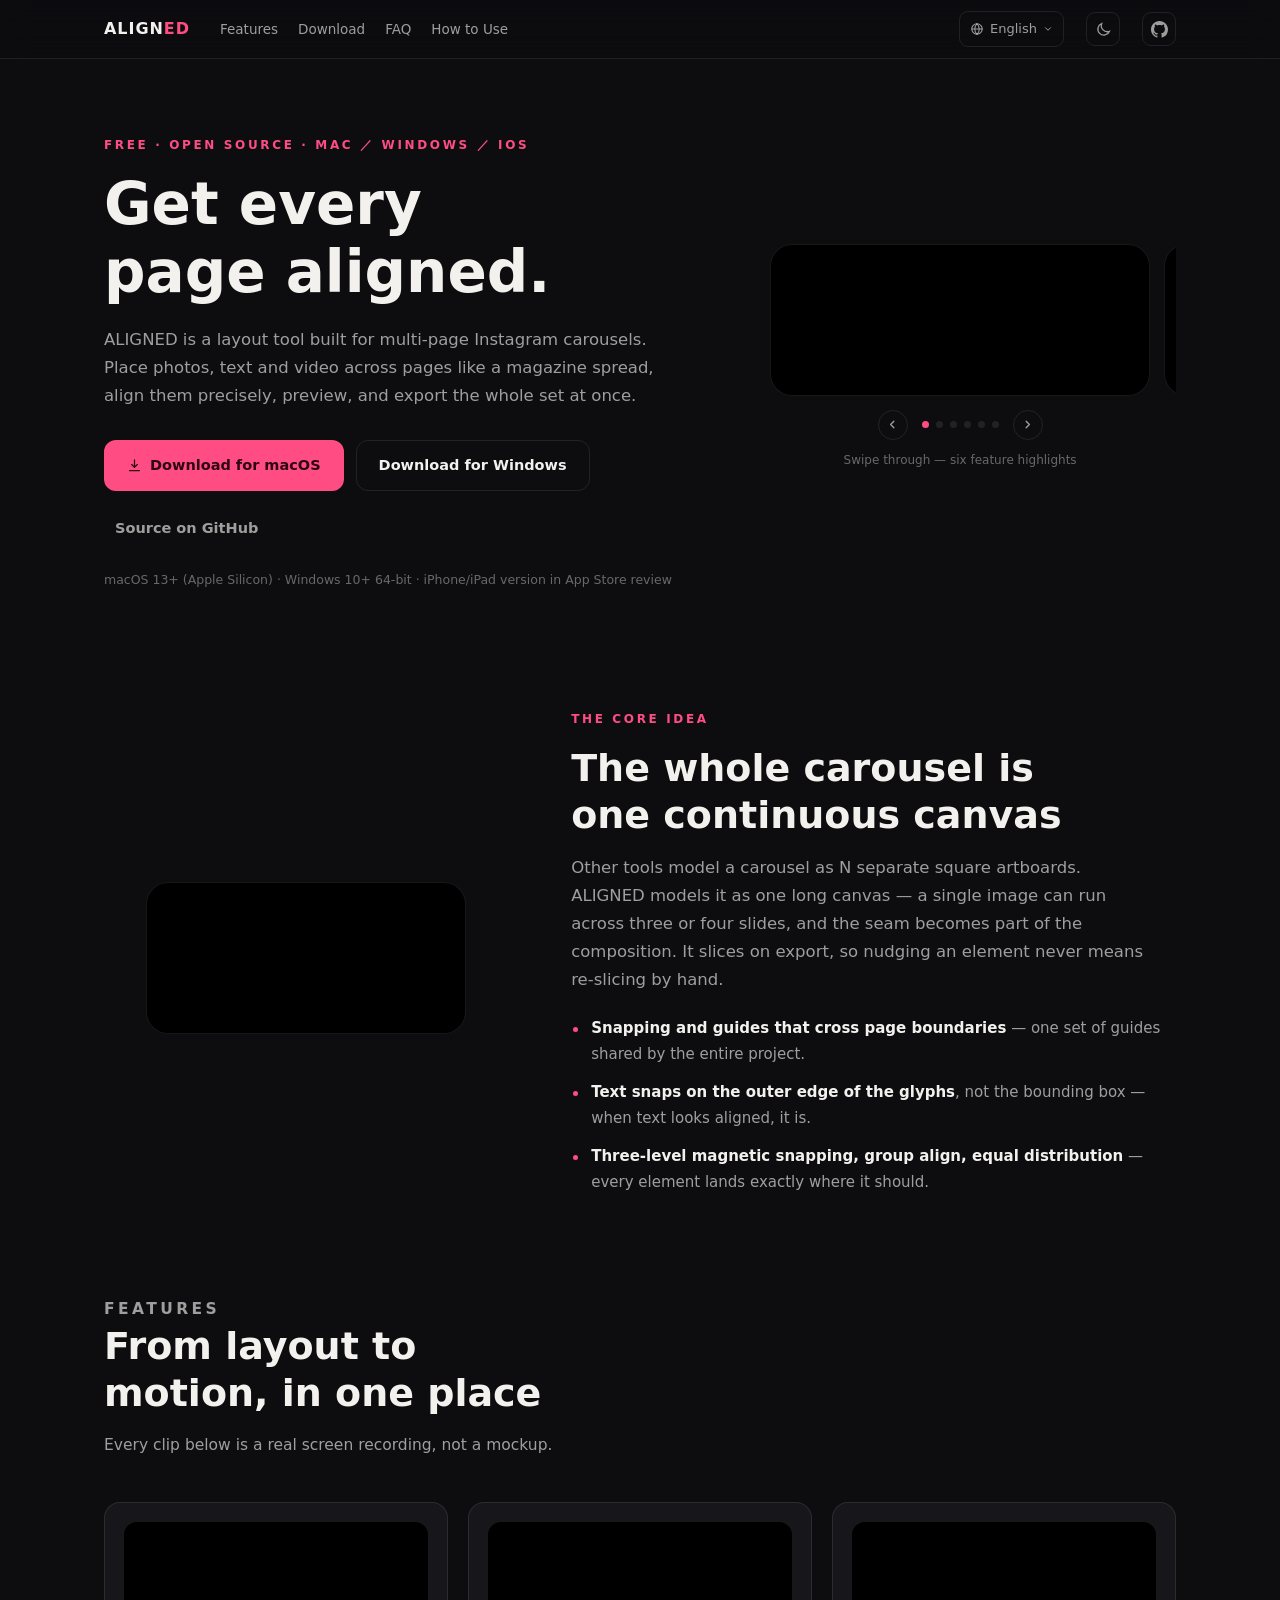
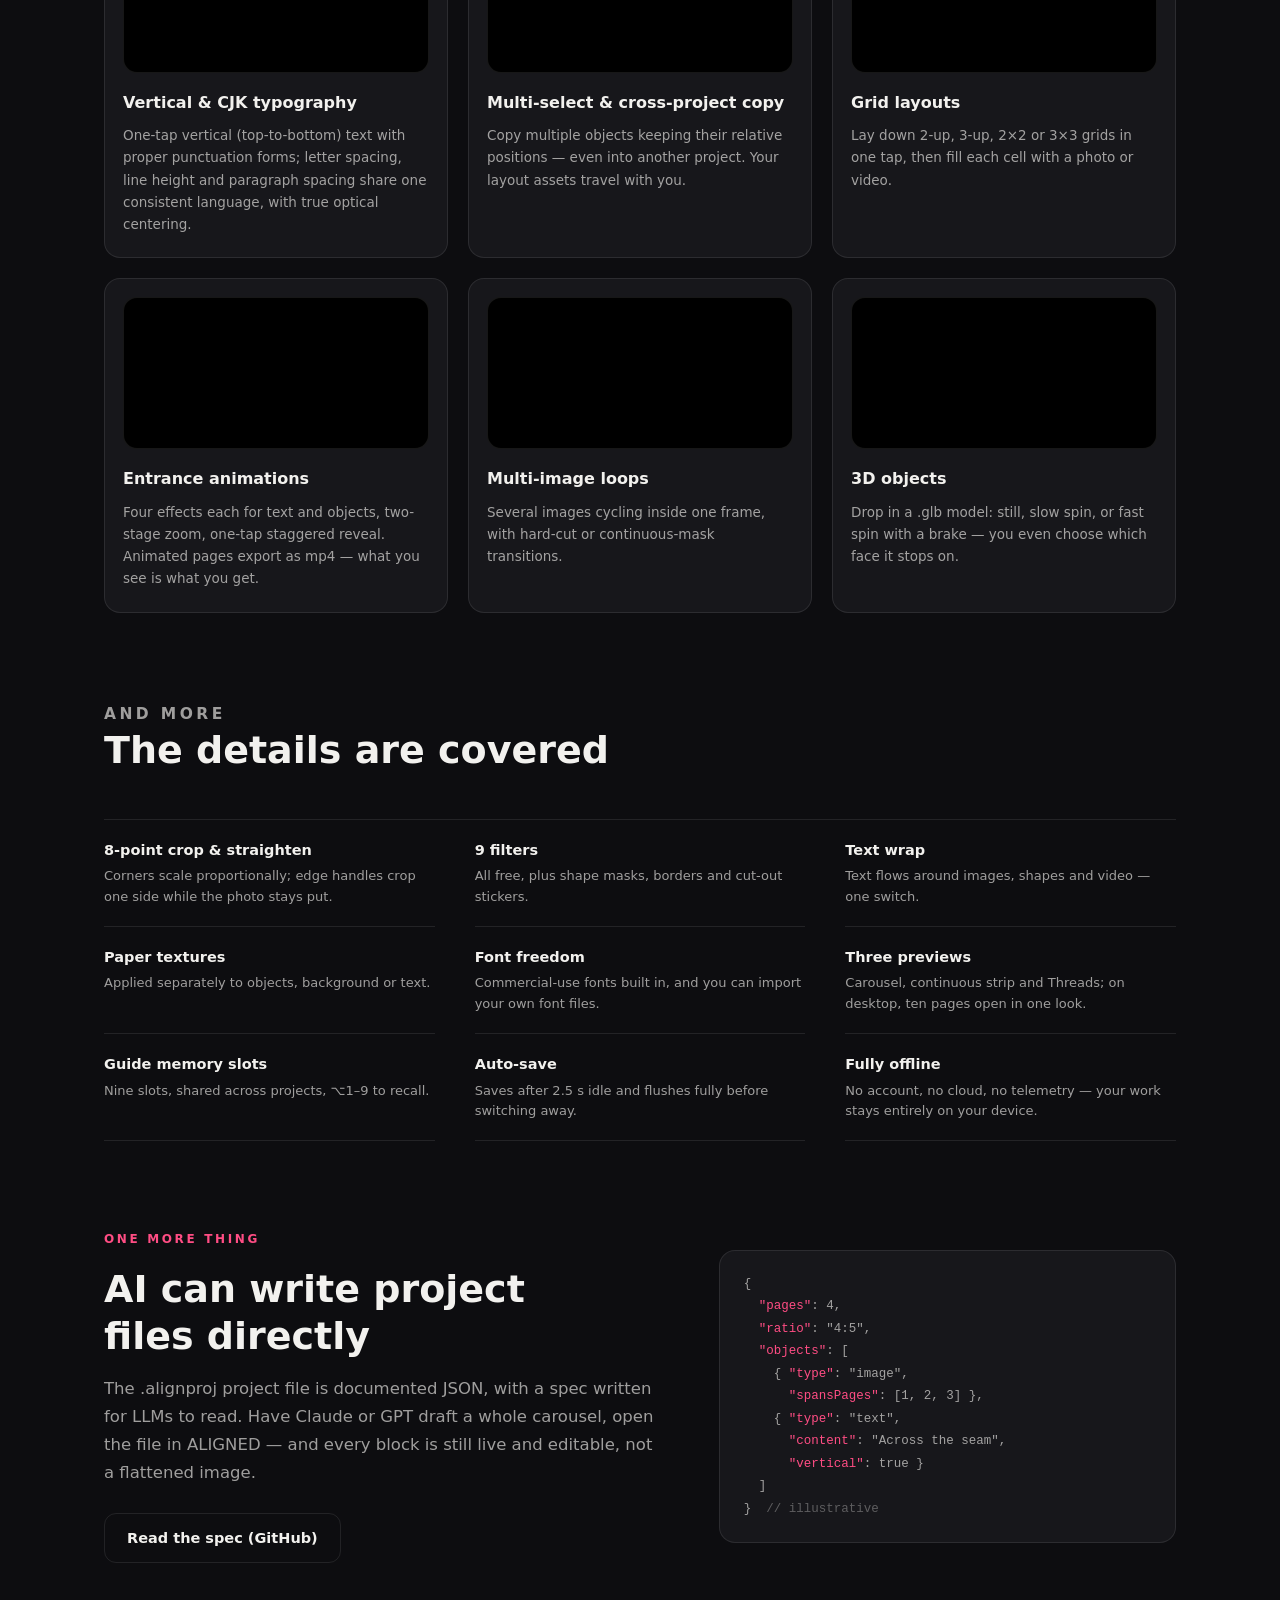
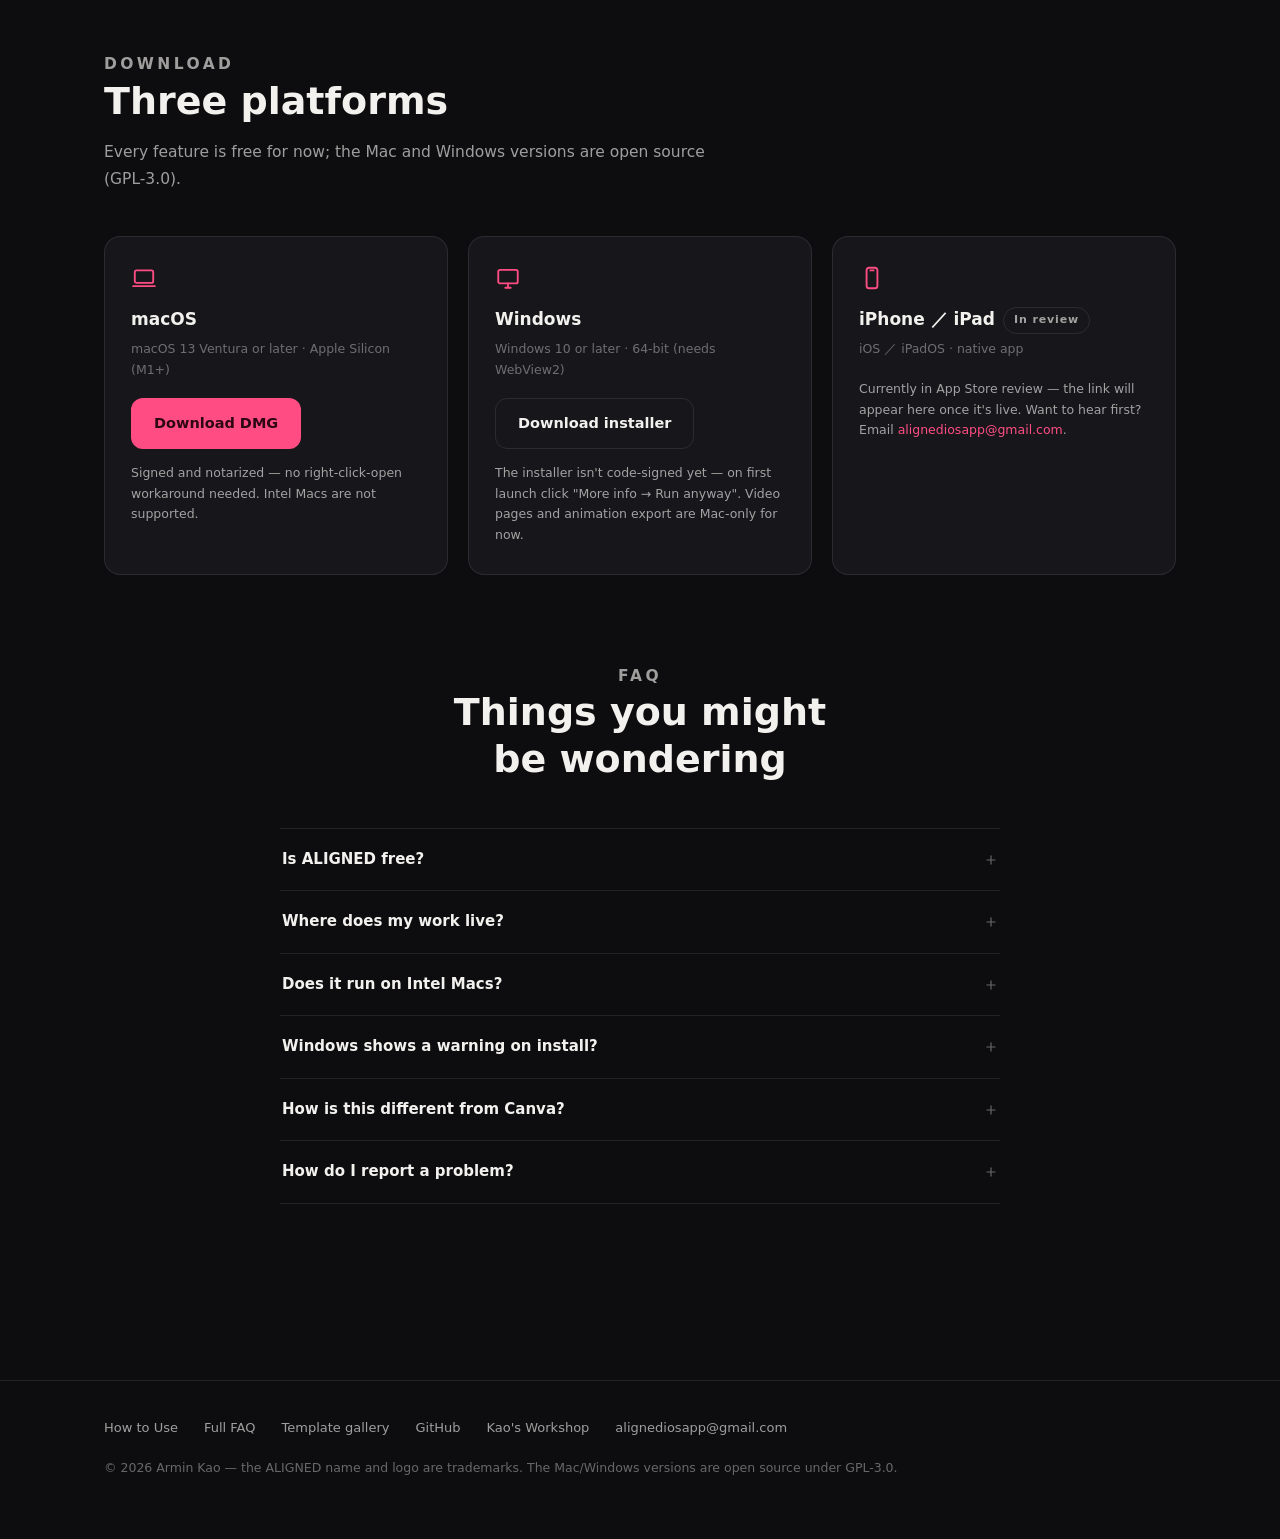
==== index.html @ f634a0cd "ALIGNED 官網 v1：繁中＋英文、行銷包 hero 輪播、深淺主題 Co-Authored-By: Claude Fable 5 <noreply@anthropic.com>" ====
<!doctype html>
<html lang="zh-Hant">
<head>
<meta charset="utf-8">
<meta name="viewport" content="width=device-width, initial-scale=1">
<title>ALIGNED</title>
<link rel="alternate" hreflang="zh-Hant" href="https://aligned-app.github.io/zh-Hant/">
<link rel="alternate" hreflang="en" href="https://aligned-app.github.io/en/">
<link rel="alternate" hreflang="x-default" href="https://aligned-app.github.io/">
<link rel="icon" href="data:image/svg+xml,<svg xmlns='http://www.w3.org/2000/svg' viewBox='0 0 32 32'><rect width='32' height='32' rx='7' fill='%230d0d10'/><path d='M13 8 L9 8 L9 24 L13 24' stroke='%23ff4d84' stroke-width='3' fill='none' stroke-linecap='round' stroke-linejoin='round'/><path d='M19 8 L23 8 L23 24 L19 24' stroke='%23ff4d84' stroke-width='3' fill='none' stroke-linecap='round' stroke-linejoin='round'/></svg>">
<script>
// 依瀏覽器語言分流：中文 → 繁中版，其餘 → 英文版
(function(){
  var langs = navigator.languages || [navigator.language || 'en'];
  var zh = langs.some(function(l){ return /^zh/i.test(l); });
  location.replace(zh ? 'zh-Hant/' : 'en/');
})();
</script>
<meta http-equiv="refresh" content="1;url=zh-Hant/">
<style>
body{margin:0;background:#0d0d10;color:#f2f1ee;font-family:-apple-system,"PingFang TC",sans-serif;
display:flex;min-height:100vh;align-items:center;justify-content:center}
a{color:#ff4d84;text-decoration:none;margin:0 10px}
</style>
</head>
<body>
<noscript><p><a href="zh-Hant/">繁體中文</a>|<a href="en/">English</a></p></noscript>
</body>
</html>
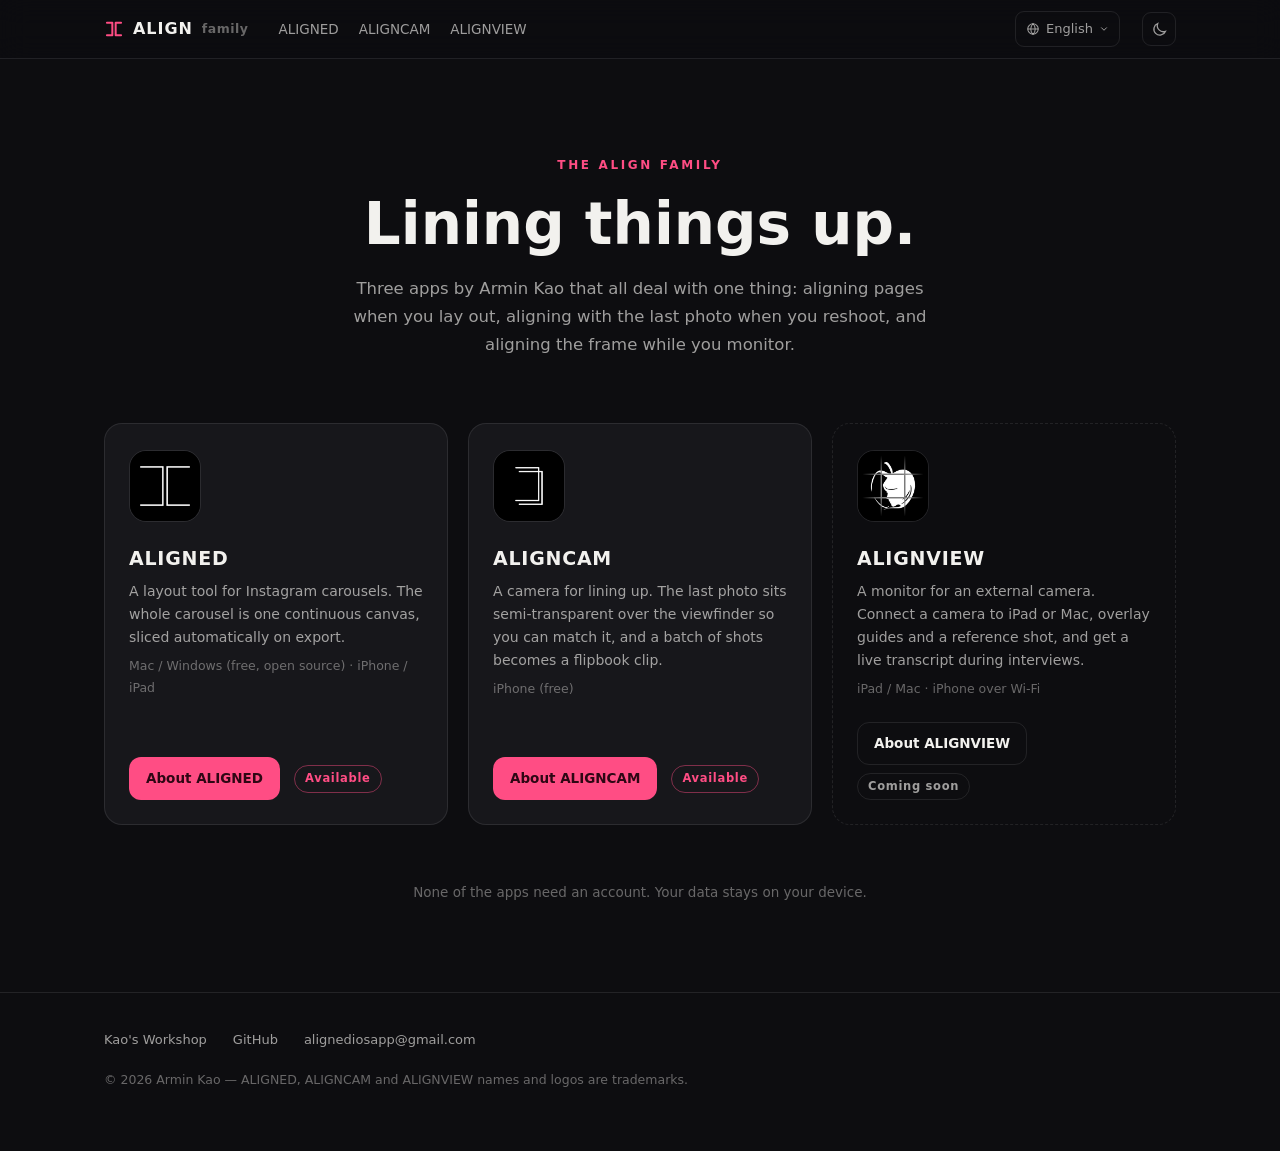
==== commit 8646b02a: "ALIGN 家族官網（本機預覽，未上線）：根網址改家族首頁、新增 ALIGNCAM／ALIGNVIEW 頁與 ALIGNVIEW 隱私權政策；ALIGNED 頁原地不動，只加家族連結 Co-Autho" ====
--- a/index.html
+++ b/index.html
@@ -3,27 +3,150 @@
 <head>
 <meta charset="utf-8">
 <meta name="viewport" content="width=device-width, initial-scale=1">
-<title>ALIGNED</title>
-<link rel="alternate" hreflang="zh-Hant" href="https://aligned-app.github.io/zh-Hant/">
-<link rel="alternate" hreflang="en" href="https://aligned-app.github.io/en/">
-<link rel="alternate" hreflang="x-default" href="https://aligned-app.github.io/">
-<link rel="icon" href="data:image/svg+xml,<svg xmlns='http://www.w3.org/2000/svg' viewBox='0 0 32 32'><rect width='32' height='32' rx='7' fill='%230d0d10'/><path d='M13 8 L9 8 L9 24 L13 24' stroke='%23ff4d84' stroke-width='3' fill='none' stroke-linecap='round' stroke-linejoin='round'/><path d='M19 8 L23 8 L23 24 L19 24' stroke='%23ff4d84' stroke-width='3' fill='none' stroke-linecap='round' stroke-linejoin='round'/></svg>">
+<title>ALIGN 家族 — ALIGNED、ALIGNCAM、ALIGNVIEW</title>
+<meta name="description" content="小高做的三個 App，都在處理同一件事：把東西對齊。ALIGNED 排 Instagram 多頁輪播、ALIGNCAM 對齊重拍、ALIGNVIEW 外接相機監看。">
+<meta name="color-scheme" content="dark light">
+<meta property="og:title" content="ALIGN 家族">
+<meta property="og:description" content="ALIGNED、ALIGNCAM、ALIGNVIEW——三個為「對齊」做的 App。">
+<meta property="og:url" content="https://aligned-app.github.io/">
+<meta property="og:image" content="https://aligned-app.github.io/media/family-og.png">
+<link rel="canonical" href="https://aligned-app.github.io/">
+<link rel="icon" href="data:image/svg+xml,<svg xmlns='http://www.w3.org/2000/svg' viewBox='0 0 32 32'><rect width='32' height='32' rx='7' fill='%230d0d10'/><path d='M6 8 L13 8 L13 24 L6 24' stroke='%23ff4d84' stroke-width='3' fill='none' stroke-linecap='round' stroke-linejoin='round'/><path d='M26 8 L19 8 L19 24 L26 24' stroke='%23ff4d84' stroke-width='3' fill='none' stroke-linecap='round' stroke-linejoin='round'/></svg>">
 <script>
-// 依瀏覽器語言分流：中文 → 繁中版，其餘 → 英文版
+// 語言：?lang= ＞ 上次選的 ＞ 瀏覽器語言（中文→繁中，其餘→英文）。
+// 舊版根網址是「依瀏覽器語言轉去 zh-Hant/ 或 en/」，這裡保留同樣的判斷，只是改成同頁切換。
 (function(){
+  var q = new URLSearchParams(location.search).get('lang'), saved = null;
+  try { saved = localStorage.getItem('align-lang'); } catch(e){}
   var langs = navigator.languages || [navigator.language || 'en'];
-  var zh = langs.some(function(l){ return /^zh/i.test(l); });
-  location.replace(zh ? 'zh-Hant/' : 'en/');
+  var pick = q ? (/^zh/i.test(q) ? 'zh' : 'en')
+           : saved ? saved
+           : (langs.some(function(l){ return /^zh/i.test(l); }) ? 'zh' : 'en');
+  if (q) { try { localStorage.setItem('align-lang', pick); } catch(e){} }
+  var h = document.documentElement;
+  h.dataset.lang = pick; h.lang = pick === 'en' ? 'en' : 'zh-Hant';
+  if (pick === 'en') document.title = 'The ALIGN family — ALIGNED, ALIGNCAM, ALIGNVIEW';
 })();
 </script>
-<meta http-equiv="refresh" content="1;url=zh-Hant/">
-<style>
-body{margin:0;background:#0d0d10;color:#f2f1ee;font-family:-apple-system,"PingFang TC",sans-serif;
-display:flex;min-height:100vh;align-items:center;justify-content:center}
-a{color:#ff4d84;text-decoration:none;margin:0 10px}
-</style>
+<link rel="stylesheet" href="assets/style.css">
+<link rel="stylesheet" href="assets/family.css">
 </head>
 <body>
-<noscript><p><a href="zh-Hant/">繁體中文</a>|<a href="en/">English</a></p></noscript>
+
+<header class="top">
+  <div class="wrap top-inner">
+    <a class="wordmark fam-mark" href="./">
+      <svg viewBox="0 0 24 24" fill="none" stroke="currentColor" stroke-width="2.4" stroke-linecap="round" stroke-linejoin="round"><path d="M3.5 4.5H10v15H3.5M20.5 4.5H14v15h6.5"/></svg>
+      ALIGN<small data-zh>家族</small><small data-en>family</small>
+    </a>
+    <nav class="main">
+      <a data-zh href="zh-Hant/">ALIGNED</a><a data-en href="en/">ALIGNED</a>
+      <a data-zh href="aligncam/zh-Hant/">ALIGNCAM</a><a data-en href="aligncam/en/">ALIGNCAM</a>
+      <a data-zh href="alignview/zh-Hant/">ALIGNVIEW</a><a data-en href="alignview/en/">ALIGNVIEW</a>
+    </nav>
+    <div class="top-spacer"></div>
+    <details class="lang">
+      <summary>
+        <svg width="14" height="14" viewBox="0 0 24 24" fill="none" stroke="currentColor" stroke-width="1.8"><circle cx="12" cy="12" r="9"/><path d="M3 12h18M12 3c2.6 2.6 3.9 5.6 3.9 9S14.6 18.4 12 21c-2.6-2.6-3.9-5.6-3.9-9S9.4 5.6 12 3Z"/></svg>
+        <span data-zh>繁體中文</span><span data-en>English</span>
+        <svg width="10" height="10" viewBox="0 0 24 24" fill="none" stroke="currentColor" stroke-width="2.4" stroke-linecap="round"><path d="m6 9 6 6 6-6"/></svg>
+      </summary>
+      <nav class="lang-menu">
+        <a href="?lang=zh-Hant" data-setlang="zh">繁體中文</a>
+        <a href="?lang=en" data-setlang="en">English</a>
+      </nav>
+    </details>
+    <button class="iconbtn" id="themeToggle" aria-label="切換深淺色 / Toggle theme">
+      <svg class="moon-only" viewBox="0 0 24 24" fill="none" stroke="currentColor" stroke-width="1.8" stroke-linecap="round"><path d="M20.5 14.5A8.5 8.5 0 0 1 9.5 3.5a8.5 8.5 0 1 0 11 11Z"/></svg>
+      <svg class="sun-only" viewBox="0 0 24 24" fill="none" stroke="currentColor" stroke-width="1.8" stroke-linecap="round"><circle cx="12" cy="12" r="4.4"/><path d="M12 2.5v2.2M12 19.3v2.2M2.5 12h2.2M19.3 12h2.2M5.2 5.2l1.6 1.6M17.2 17.2l1.6 1.6M18.8 5.2l-1.6 1.6M6.8 17.2l-1.6 1.6"/></svg>
+    </button>
+  </div>
+</header>
+
+<main class="wrap">
+  <div class="fam-hero">
+    <p class="kicker" data-zh>ALIGN 家族</p>
+    <p class="kicker" data-en>The ALIGN family</p>
+    <h1 data-zh>把東西對齊。</h1>
+    <h1 data-en>Lining things up.</h1>
+    <p class="lede" data-zh>小高做的三個 App，處理的都是同一件事：排版時對齊每一頁、重拍時對齊上一張、監看時對齊構圖。</p>
+    <p class="lede" data-en>Three apps by Armin Kao that all deal with one thing: aligning pages when you lay out, aligning with the last photo when you reshoot, and aligning the frame while you monitor.</p>
+  </div>
+
+  <div class="app-grid">
+    <article class="app-card">
+      <img class="app-icon" src="assets/family/align.png" alt="ALIGNED icon" width="72" height="72">
+      <h3>ALIGNED</h3>
+      <p class="what" data-zh>Instagram 多頁輪播排版。整組輪播是一條連續畫布，跨頁編排、匯出自動切片。</p>
+      <p class="what" data-en>A layout tool for Instagram carousels. The whole carousel is one continuous canvas, sliced automatically on export.</p>
+      <p class="plat" data-zh>Mac／Windows（免費開源）・iPhone／iPad</p>
+      <p class="plat" data-en>Mac / Windows (free, open source) · iPhone / iPad</p>
+      <div class="acts">
+        <a class="btn primary" data-zh href="zh-Hant/">了解 ALIGNED</a>
+        <a class="btn primary" data-en href="en/">About ALIGNED</a>
+        <span class="status live" data-zh>已上架</span><span class="status live" data-en>Available</span>
+      </div>
+    </article>
+
+    <article class="app-card">
+      <img class="app-icon" src="assets/family/aligncam.png" alt="ALIGNCAM icon" width="72" height="72">
+      <h3>ALIGNCAM</h3>
+      <p class="what" data-zh>對齊的相機。上一張半透明疊在取景上，對準了再拍；也能把一批照片串成定格影片。</p>
+      <p class="what" data-en>A camera for lining up. The last photo sits semi-transparent over the viewfinder so you can match it, and a batch of shots becomes a flipbook clip.</p>
+      <p class="plat" data-zh>iPhone（免費）</p>
+      <p class="plat" data-en>iPhone (free)</p>
+      <div class="acts">
+        <a class="btn primary" data-zh href="aligncam/zh-Hant/">了解 ALIGNCAM</a>
+        <a class="btn primary" data-en href="aligncam/en/">About ALIGNCAM</a>
+        <span class="status live" data-zh>已上架</span><span class="status live" data-en>Available</span>
+      </div>
+    </article>
+
+    <article class="app-card soon">
+      <img class="app-icon" src="assets/family/alignview.png" alt="ALIGNVIEW icon" width="72" height="72">
+      <h3>ALIGNVIEW</h3>
+      <p class="what" data-zh>外接相機監看。iPad／Mac 接相機看畫面，疊上參考線與上一場的構圖，訪談時同步出逐字稿。</p>
+      <p class="what" data-en>A monitor for an external camera. Connect a camera to iPad or Mac, overlay guides and a reference shot, and get a live transcript during interviews.</p>
+      <p class="plat" data-zh>iPad／Mac・iPhone 透過 WiFi 收看</p>
+      <p class="plat" data-en>iPad / Mac · iPhone over Wi-Fi</p>
+      <div class="acts">
+        <a class="btn ghost" data-zh href="alignview/zh-Hant/">了解 ALIGNVIEW</a>
+        <a class="btn ghost" data-en href="alignview/en/">About ALIGNVIEW</a>
+        <span class="status" data-zh>即將推出</span><span class="status" data-en>Coming soon</span>
+      </div>
+    </article>
+  </div>
+
+  <p class="fam-note" data-zh>三個 App 都不需要帳號，資料留在你的裝置上。</p>
+  <p class="fam-note" data-en>None of the apps need an account. Your data stays on your device.</p>
+</main>
+
+<footer class="page">
+  <div class="wrap">
+    <div class="foot-row">
+      <a href="https://tools.arminkao.com/" data-zh>小高工具間</a>
+      <a href="https://tools.arminkao.com/" data-en>Kao's Workshop</a>
+      <a href="https://github.com/qwert2813434-ctrl/ALIGNED">GitHub</a>
+      <a href="mailto:alignediosapp@gmail.com">alignediosapp@gmail.com</a>
+    </div>
+    <p class="foot-copy" data-zh>© 2026 小高 Armin Kao — ALIGNED、ALIGNCAM、ALIGNVIEW 名稱與 logo 為商標。</p>
+    <p class="foot-copy" data-en>© 2026 Armin Kao — ALIGNED, ALIGNCAM and ALIGNVIEW names and logos are trademarks.</p>
+  </div>
+</footer>
+
+<script src="assets/site.js"></script>
+<script>
+// 語言選單：同頁切換＋記住（不重新載入）
+document.querySelectorAll('[data-setlang]').forEach(function(a){
+  a.addEventListener('click', function(e){
+    e.preventDefault();
+    var l = a.dataset.setlang, h = document.documentElement;
+    h.dataset.lang = l; h.lang = l === 'en' ? 'en' : 'zh-Hant';
+    document.title = l === 'en' ? 'The ALIGN family — ALIGNED, ALIGNCAM, ALIGNVIEW' : 'ALIGN 家族 — ALIGNED、ALIGNCAM、ALIGNVIEW';
+    try { localStorage.setItem('align-lang', l); } catch(err){}
+    a.closest('details').removeAttribute('open');
+  });
+});
+</script>
 </body>
 </html>
--- a/assets/style.css
+++ b/assets/style.css
@@ -0,0 +1,300 @@
+/* ALIGNED 官網 — 共用樣式
+   暗房為預設（品牌面），右上可切米白。髮絲線派：分層只用 1px 線，不疊陰影。 */
+
+:root{
+  --bg:#0d0d10;
+  --card:#17171b;
+  --line:rgba(255,255,255,.09);
+  --ink:#f2f1ee;
+  --ink-dim:rgba(242,241,238,.64);
+  --ink-faint:rgba(242,241,238,.4);
+  --accent:#ff4d84;
+  --accent-ink:#2e0714;
+  --frame:#000;
+  --sans:-apple-system,BlinkMacSystemFont,"Inter","PingFang TC","Hiragino Sans","Apple SD Gothic Neo","Noto Sans TC",system-ui,sans-serif;
+  --mono:ui-monospace,"SF Mono",Menlo,monospace;
+}
+:root[data-theme="light"]{
+  --bg:#F4F1E8;
+  --card:#FFFFFF;
+  --line:rgba(38,37,31,.13);
+  --ink:#26251F;
+  --ink-dim:rgba(38,37,31,.68);
+  --ink-faint:rgba(38,37,31,.44);
+  --accent:#DE3A6E;
+  --accent-ink:#fff;
+  --frame:#1a1a1e;
+}
+
+*{box-sizing:border-box}
+html{background:var(--bg);scroll-behavior:smooth}
+body{
+  margin:0;background:var(--bg);color:var(--ink);font-family:var(--sans);
+  font-size:15px;line-height:1.7;-webkit-font-smoothing:antialiased;
+}
+img,video{max-width:100%;display:block}
+a{color:inherit}
+.wrap{max-width:1120px;margin:0 auto;padding:0 24px}
+
+/* ── 導覽列 ─────────────────────────── */
+header.top{
+  position:sticky;top:0;z-index:50;
+  background:color-mix(in srgb,var(--bg) 84%,transparent);
+  backdrop-filter:blur(14px);-webkit-backdrop-filter:blur(14px);
+  border-bottom:1px solid var(--line);
+}
+.top-inner{display:flex;align-items:center;gap:22px;height:58px}
+.wordmark{font-weight:800;letter-spacing:.06em;font-size:16px;text-decoration:none;flex:none}
+.wordmark b{color:var(--accent)}
+nav.main{display:flex;gap:20px;margin-left:8px}
+nav.main a{font-size:13.5px;color:var(--ink-dim);text-decoration:none}
+nav.main a:hover{color:var(--ink)}
+.top-spacer{flex:1}
+
+details.lang{position:relative;flex:none}
+details.lang summary{
+  list-style:none;cursor:pointer;display:flex;align-items:center;gap:6px;
+  font-size:13px;color:var(--ink-dim);padding:6px 10px;border-radius:9px;
+  border:1px solid var(--line);user-select:none;white-space:nowrap;
+}
+details.lang summary::-webkit-details-marker{display:none}
+details.lang summary:hover{color:var(--ink)}
+details.lang[open] summary{color:var(--ink);border-color:var(--accent)}
+.lang-menu{
+  position:absolute;right:0;top:calc(100% + 8px);min-width:150px;
+  background:var(--card);border:1px solid var(--line);border-radius:12px;
+  padding:6px;display:flex;flex-direction:column;
+}
+.lang-menu a{
+  font-size:13px;text-decoration:none;color:var(--ink-dim);
+  padding:8px 12px;border-radius:8px;white-space:nowrap;
+}
+.lang-menu a:hover{background:rgba(127,127,127,.12);color:var(--ink)}
+.lang-menu a.current{color:var(--accent);font-weight:600}
+.lang-menu .soon{font-size:13px;color:var(--ink-faint);padding:8px 12px;white-space:nowrap;cursor:default}
+
+.iconbtn{
+  flex:none;display:flex;align-items:center;justify-content:center;
+  width:34px;height:34px;border-radius:9px;border:1px solid var(--line);
+  background:none;color:var(--ink-dim);cursor:pointer;text-decoration:none;padding:0;
+}
+.iconbtn:hover{color:var(--ink);border-color:var(--accent)}
+.iconbtn svg{width:17px;height:17px}
+:root:not([data-theme="light"]) .sun-only{display:none}
+:root[data-theme="light"] .moon-only{display:none}
+
+/* ── Hero ─────────────────────────── */
+.hero{padding:76px 0 30px}
+.hero-grid{display:grid;grid-template-columns:1.15fr .85fr;gap:56px;align-items:center}
+.hero-grid>*{min-width:0}
+.kicker{
+  font-size:12px;font-weight:700;letter-spacing:.22em;text-transform:uppercase;
+  color:var(--accent);margin:0 0 16px;
+}
+h1{
+  font-size:clamp(36px,5vw,58px);line-height:1.16;font-weight:800;
+  margin:0 0 20px;text-wrap:balance;letter-spacing:normal;
+}
+.lede{font-size:16.5px;color:var(--ink-dim);max-width:56ch;margin:0 0 30px}
+.cta-row{display:flex;flex-wrap:wrap;gap:12px;align-items:center}
+.btn{
+  display:inline-flex;align-items:center;gap:8px;text-decoration:none;
+  font-size:14.5px;font-weight:600;padding:12px 22px;border-radius:12px;
+  border:1px solid transparent;transition:transform .15s;
+}
+.btn:hover{transform:translateY(-1px)}
+.btn.primary{background:var(--accent);color:var(--accent-ink)}
+.btn.ghost{border-color:var(--line);color:var(--ink)}
+.btn.ghost:hover{border-color:var(--accent)}
+.btn.quiet{color:var(--ink-dim);padding:12px 10px}
+.btn.quiet:hover{color:var(--ink)}
+.btn svg{width:15px;height:15px;flex:none}
+.cta-note{font-size:12.5px;color:var(--ink-faint);margin:16px 0 0}
+
+/* 影片手機框 */
+.phone{
+  border-radius:22px;overflow:hidden;border:1px solid var(--line);
+  background:var(--frame);
+}
+.hero-media .phone{max-width:380px;margin:0 auto}
+.media-cap{
+  margin-top:10px;font-size:12px;color:var(--ink-faint);text-align:center;
+}
+
+/* hero 輪播（scroll-snap，可滑動） */
+.carousel{
+  display:flex;gap:14px;overflow-x:auto;scroll-snap-type:x mandatory;
+  scrollbar-width:none;-webkit-overflow-scrolling:touch;
+  padding-inline:max(0px,calc(50% - 190px));
+}
+.carousel::-webkit-scrollbar{display:none}
+.carousel .phone{
+  flex:none;width:min(380px,78vw);scroll-snap-align:center;margin:0;
+}
+.car-ctrl{display:flex;align-items:center;justify-content:center;gap:14px;margin-top:14px}
+.car-btn{
+  display:flex;align-items:center;justify-content:center;width:30px;height:30px;
+  border-radius:50%;border:1px solid var(--line);background:none;color:var(--ink-dim);
+  cursor:pointer;padding:0;
+}
+.car-btn:hover{color:var(--ink);border-color:var(--accent)}
+.car-btn svg{width:13px;height:13px}
+.dots{display:flex;gap:7px}
+.dot{
+  width:7px;height:7px;border-radius:50%;border:0;padding:0;cursor:pointer;
+  background:var(--line);
+}
+.dot.on{background:var(--accent)}
+
+/* ── 區塊通用 ─────────────────────────── */
+section.block{padding:88px 0 0}
+section.block:last-of-type{padding-bottom:88px}
+.block-head{max-width:640px;margin:0 0 44px}
+.block-head.center{margin:0 auto 44px;text-align:center}
+h2{font-size:clamp(26px,3.4vw,38px);line-height:1.25;font-weight:700;margin:0 0 14px;text-wrap:balance}
+.block-head p{color:var(--ink-dim);margin:0;font-size:15.5px}
+
+/* 招牌功能：左右兩欄 */
+.sig-grid{display:grid;grid-template-columns:.8fr 1.2fr;gap:64px;align-items:center}
+.sig-grid .phone{max-width:320px;margin:0 auto}
+ul.points{margin:22px 0 0;padding:0;list-style:none}
+ul.points li{position:relative;padding-left:20px;margin:0 0 13px;color:var(--ink-dim);font-size:15px}
+ul.points li::before{
+  content:"";position:absolute;left:2px;top:11px;width:5px;height:5px;
+  border-radius:50%;background:var(--accent);
+}
+ul.points b{color:var(--ink);font-weight:600}
+
+/* 功能卡片 */
+.feature-grid{display:grid;grid-template-columns:repeat(3,1fr);gap:20px}
+.card{
+  background:var(--card);border:1px solid var(--line);border-radius:16px;
+  padding:18px 18px 22px;transition:transform .15s,border-color .15s;
+}
+.card:hover{transform:translateY(-2px);border-color:var(--accent)}
+.card .phone{border-radius:14px;margin-bottom:16px}
+.card h3{font-size:16px;font-weight:700;margin:0 0 8px}
+.card p{font-size:13.5px;color:var(--ink-dim);margin:0;line-height:1.65}
+
+/* 細節清單 */
+.spec-grid{
+  display:grid;grid-template-columns:repeat(auto-fill,minmax(240px,1fr));
+  gap:0 40px;border-top:1px solid var(--line);
+}
+.spec{padding:18px 0;border-bottom:1px solid var(--line)}
+.spec b{display:block;font-size:14.5px;font-weight:600;margin-bottom:4px}
+.spec span{font-size:13px;color:var(--ink-dim);line-height:1.6;display:block}
+
+/* AI 區 */
+.ai-grid{display:grid;grid-template-columns:1.1fr .9fr;gap:56px;align-items:center}
+pre.code{
+  background:var(--card);border:1px solid var(--line);border-radius:16px;
+  padding:22px 24px;font-family:var(--mono);font-size:12.5px;line-height:1.8;
+  color:var(--ink-dim);overflow-x:auto;margin:0;
+}
+pre.code .k{color:var(--accent)}
+
+/* 下載 */
+.dl-grid{display:grid;grid-template-columns:repeat(3,1fr);gap:20px}
+.dl{
+  background:var(--card);border:1px solid var(--line);border-radius:16px;
+  padding:28px 26px;display:flex;flex-direction:column;gap:0;
+}
+.dl svg.plat{width:26px;height:26px;color:var(--accent);margin-bottom:14px}
+.dl h3{font-size:17px;font-weight:700;margin:0 0 4px}
+.dl .req{font-size:12.5px;color:var(--ink-faint);margin:0 0 18px}
+.dl .btn{align-self:flex-start;margin-bottom:14px}
+.dl .note{font-size:12.5px;color:var(--ink-dim);line-height:1.65;margin:0}
+.badge{
+  display:inline-block;font-size:11px;font-weight:600;letter-spacing:.08em;
+  color:var(--ink-dim);border:1px solid var(--line);border-radius:999px;
+  padding:3px 10px;vertical-align:2px;margin-left:8px;
+}
+
+/* FAQ */
+.faq{max-width:720px;margin:0 auto;border-top:1px solid var(--line)}
+.faq details{border-bottom:1px solid var(--line)}
+.faq summary{
+  list-style:none;cursor:pointer;display:flex;justify-content:space-between;
+  align-items:center;gap:16px;padding:18px 2px;font-size:15px;font-weight:600;
+}
+.faq summary::-webkit-details-marker{display:none}
+.faq summary svg{flex:none;width:14px;height:14px;color:var(--ink-faint);transition:transform .2s}
+.faq details[open] summary svg{transform:rotate(45deg)}
+.faq details p{margin:0 0 18px;padding:0 2px;color:var(--ink-dim);font-size:14px}
+
+/* Footer */
+footer.page{border-top:1px solid var(--line);margin-top:88px;padding:36px 0 48px}
+.foot-row{display:flex;flex-wrap:wrap;gap:10px 26px;align-items:baseline}
+.foot-row a{font-size:13px;color:var(--ink-dim);text-decoration:none}
+.foot-row a:hover{color:var(--accent)}
+.foot-copy{margin-top:18px;font-size:12.5px;color:var(--ink-faint)}
+.foot-copy a{color:inherit}
+
+/* ── 更新與預告：版本卡滑軌 ──────────────
+   一張卡＝一個版本，卡頭一顆圖示講重點；
+   .fix＝修 bug／維護版（灰）、.soon＝預告（虛線） */
+.up-track{
+  display:flex;gap:16px;overflow-x:auto;scroll-snap-type:x mandatory;
+  scrollbar-width:none;-webkit-overflow-scrolling:touch;padding:2px;
+  -webkit-mask-image:linear-gradient(90deg,#000 calc(100% - 44px),transparent);
+  mask-image:linear-gradient(90deg,#000 calc(100% - 44px),transparent);
+}
+.up-track::-webkit-scrollbar{display:none}
+.up-card{
+  flex:none;width:276px;scroll-snap-align:start;
+  background:var(--card);border:1px solid var(--line);border-radius:16px;
+  padding:16px 18px 20px;transition:transform .15s,border-color .15s;
+}
+.up-card:hover{transform:translateY(-2px);border-color:var(--accent)}
+.up-art{
+  height:110px;border-radius:11px;display:flex;align-items:center;justify-content:center;
+  background:color-mix(in srgb,var(--accent) 9%,transparent);color:var(--accent);
+  margin-bottom:14px;
+}
+.up-art svg{width:44px;height:44px}
+.up-top{display:flex;justify-content:space-between;align-items:baseline;margin-bottom:8px}
+.up-top .ver{font-family:var(--mono);font-size:13px;color:var(--accent);letter-spacing:.03em}
+.up-top .date{font-family:var(--mono);font-size:11px;color:var(--ink-faint)}
+.up-card h3{font-size:15.5px;font-weight:700;margin:0 0 8px}
+.up-card ul{margin:0;padding:0;list-style:none}
+.up-card li{position:relative;padding-left:16px;font-size:13px;color:var(--ink-dim);margin:0 0 6px;line-height:1.6}
+.up-card li::before{content:"";position:absolute;left:1px;top:10px;width:4px;height:4px;border-radius:50%;background:var(--accent)}
+.up-card.fix .up-art{background:rgba(127,127,127,.1);color:var(--ink-dim)}
+.up-card.fix .ver{color:var(--ink-dim)}
+.up-card.fix li::before{background:var(--ink-faint)}
+.up-card.soon{border-style:dashed;background:transparent}
+.up-card.soon:hover{border-color:var(--ink-faint)}
+.up-card.soon .up-art{background:transparent;border:1px dashed var(--line);color:var(--ink-faint)}
+.up-card.soon .ver,.up-card.soon .date{color:var(--ink-faint)}
+.up-card.soon li::before{background:transparent;border:1px solid var(--ink-faint);width:3px;height:3px}
+.up-ctrl{display:flex;align-items:center;justify-content:space-between;gap:14px;margin-top:14px}
+.up-more{font-size:12.5px;color:var(--ink-faint);text-decoration:none}
+.up-more:hover{color:var(--ink)}
+.up-arrows{display:flex;gap:10px}
+.up-btn{
+  display:flex;align-items:center;justify-content:center;width:30px;height:30px;
+  border-radius:50%;border:1px solid var(--line);background:none;color:var(--ink-dim);
+  cursor:pointer;padding:0;
+}
+.up-btn:hover{color:var(--ink);border-color:var(--accent)}
+.up-btn svg{width:13px;height:13px}
+
+/* ── 手機（另一個版面）─────────────────── */
+@media (max-width:900px){
+  .hero{padding:48px 0 16px}
+  .hero-grid,.sig-grid,.ai-grid{grid-template-columns:1fr;gap:40px}
+  .sig-grid .media{order:2}
+  .feature-grid{grid-template-columns:1fr 1fr}
+  .dl-grid{grid-template-columns:1fr}
+  nav.main{display:none}
+  section.block{padding-top:64px}
+}
+@media (max-width:560px){
+  .top-inner{gap:10px}
+  .wrap{padding:0 18px}
+  .feature-grid{grid-template-columns:1fr}
+  .hero-media .phone{max-width:300px}
+  h1{font-size:34px}
+}
+
--- a/assets/family.css
+++ b/assets/family.css
@@ -0,0 +1,75 @@
+/* ALIGN 家族頁（家族首頁、ALIGNCAM、ALIGNVIEW）專用補充樣式。
+   疊在 style.css 之上，不改 ALIGNED 頁本身的樣式。 */
+
+/* 家族記號：wordmark 前的 ][ */
+.fam-mark{display:inline-flex;align-items:center;gap:9px}
+.fam-mark svg{width:20px;height:20px;color:var(--accent);flex:none}
+.fam-mark small{font-weight:600;letter-spacing:.04em;font-size:12.5px;color:var(--ink-faint)}
+nav.main a.on{color:var(--ink)}
+
+/* 雙語同頁（家族首頁）：html[data-lang] 決定顯示哪一語 */
+html[data-lang="en"] [data-zh]{display:none!important}
+html:not([data-lang="en"]) [data-en]{display:none!important}
+
+/* 家族首頁 hero：置中、單欄、短 */
+.fam-hero{padding:96px 0 8px;text-align:center}
+.fam-hero .lede{margin:0 auto}
+.fam-hero h1{margin-bottom:16px}
+
+/* App 卡：icon、名稱、一句話、狀態 */
+.app-grid{display:grid;grid-template-columns:repeat(3,1fr);gap:20px;margin-top:56px}
+.app-card{
+  background:var(--card);border:1px solid var(--line);border-radius:18px;
+  padding:26px 24px 24px;display:flex;flex-direction:column;
+  transition:transform .15s,border-color .15s;
+}
+.app-card:hover{transform:translateY(-2px);border-color:var(--accent)}
+.app-card .app-icon{width:72px;height:72px;border-radius:17px;border:1px solid var(--line);margin-bottom:20px}
+.app-card h3{font-size:19px;font-weight:800;letter-spacing:.04em;margin:0 0 6px}
+.app-card .what{font-size:14px;color:var(--ink-dim);margin:0 0 6px;line-height:1.65}
+.app-card .plat{font-size:12.5px;color:var(--ink-faint);margin:0 0 22px}
+.app-card .acts{margin-top:auto;display:flex;flex-wrap:wrap;gap:8px 14px;align-items:center}
+.app-card .acts .btn{padding:9px 16px;font-size:13.5px}
+.app-card.soon{border-style:dashed;background:transparent}
+.app-card.soon:hover{border-color:var(--ink-faint)}
+.status{
+  display:inline-block;font-size:11.5px;font-weight:600;letter-spacing:.06em;
+  border:1px solid var(--line);border-radius:999px;padding:3px 10px;color:var(--ink-dim);
+}
+.status.live{color:var(--accent);border-color:color-mix(in srgb,var(--accent) 45%,transparent)}
+.fam-note{margin:56px auto 0;max-width:620px;text-align:center;font-size:13.5px;color:var(--ink-faint)}
+
+/* App 頁 hero 的 icon＋名稱列 */
+.app-id{display:flex;align-items:center;gap:14px;margin:0 0 22px}
+.app-id img{width:56px;height:56px;border-radius:13px;border:1px solid var(--line)}
+.app-id span{font-weight:800;letter-spacing:.06em;font-size:15px}
+.app-id .status{margin-left:2px}
+
+/* 沒有錄影的 App 頁（ALIGNVIEW）：hero 右側放大 icon */
+.hero-icon{display:flex;justify-content:center}
+.hero-icon img{width:min(280px,60vw);height:auto;border-radius:22%;border:1px solid var(--line)}
+
+/* 文字型功能清單（沒錄影就不做影片卡，只列文字） */
+.spec-grid.two{grid-template-columns:repeat(auto-fill,minmax(300px,1fr))}
+
+/* 隱私頁 */
+.doc{max-width:720px;margin:0 auto;padding:64px 0 0}
+.doc h1{font-size:clamp(28px,4vw,40px)}
+.doc h2{font-size:18px;margin:38px 0 10px}
+.doc p,.doc li{color:var(--ink-dim);font-size:15px}
+.doc ul{padding-left:20px;margin:0 0 12px}
+.doc .date{font-family:var(--mono);font-size:12.5px;color:var(--ink-faint);margin:0 0 8px}
+.doc hr{border:0;border-top:1px solid var(--line);margin:56px 0}
+.doc table{width:100%;border-collapse:collapse;margin:6px 0 14px;font-size:14px}
+.doc td{border-top:1px solid var(--line);padding:10px 8px 10px 0;vertical-align:top;color:var(--ink-dim)}
+.doc td:first-child{color:var(--ink);font-weight:600;white-space:nowrap;width:9.5em}
+.doc a{color:var(--accent)}
+
+@media (max-width:900px){
+  .app-grid{grid-template-columns:1fr;max-width:520px;margin-left:auto;margin-right:auto}
+  .fam-hero{padding-top:64px}
+}
+@media (max-width:560px){
+  .fam-mark small{display:none}
+  .doc td:first-child{white-space:normal;width:7em}
+}
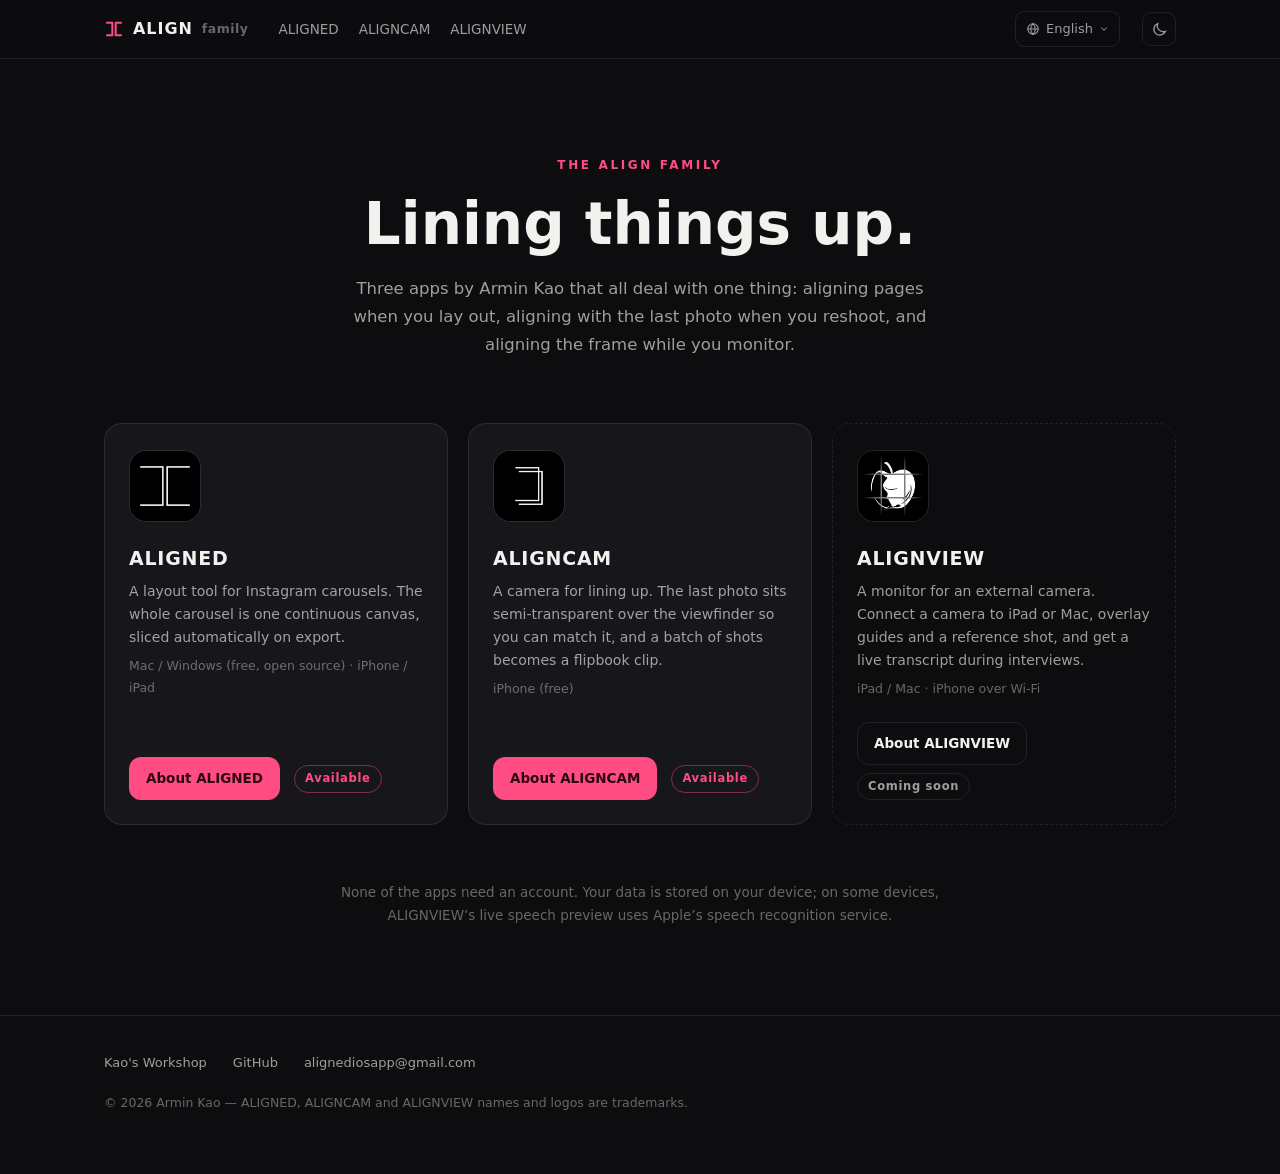
==== commit 78982d7b: "上線前依 GPT 內容審查修正：隱私說法精確化（Apple 語音服務例外、WiFi 橋接、相簿權限）、鏡頭依機型、英文補齊、費波那契螺旋" ====
--- a/index.html
+++ b/index.html
@@ -117,8 +117,8 @@
     </article>
   </div>
 
-  <p class="fam-note" data-zh>三個 App 都不需要帳號，資料留在你的裝置上。</p>
-  <p class="fam-note" data-en>None of the apps need an account. Your data stays on your device.</p>
+  <p class="fam-note" data-zh>三個 App 都不需要帳號，資料存在你的裝置上；ALIGNVIEW 的即時語音預覽在部分裝置上會使用 Apple 語音辨識服務。</p>
+  <p class="fam-note" data-en>None of the apps need an account. Your data is stored on your device; on some devices, ALIGNVIEW’s live speech preview uses Apple’s speech recognition service.</p>
 </main>
 
 <footer class="page">
